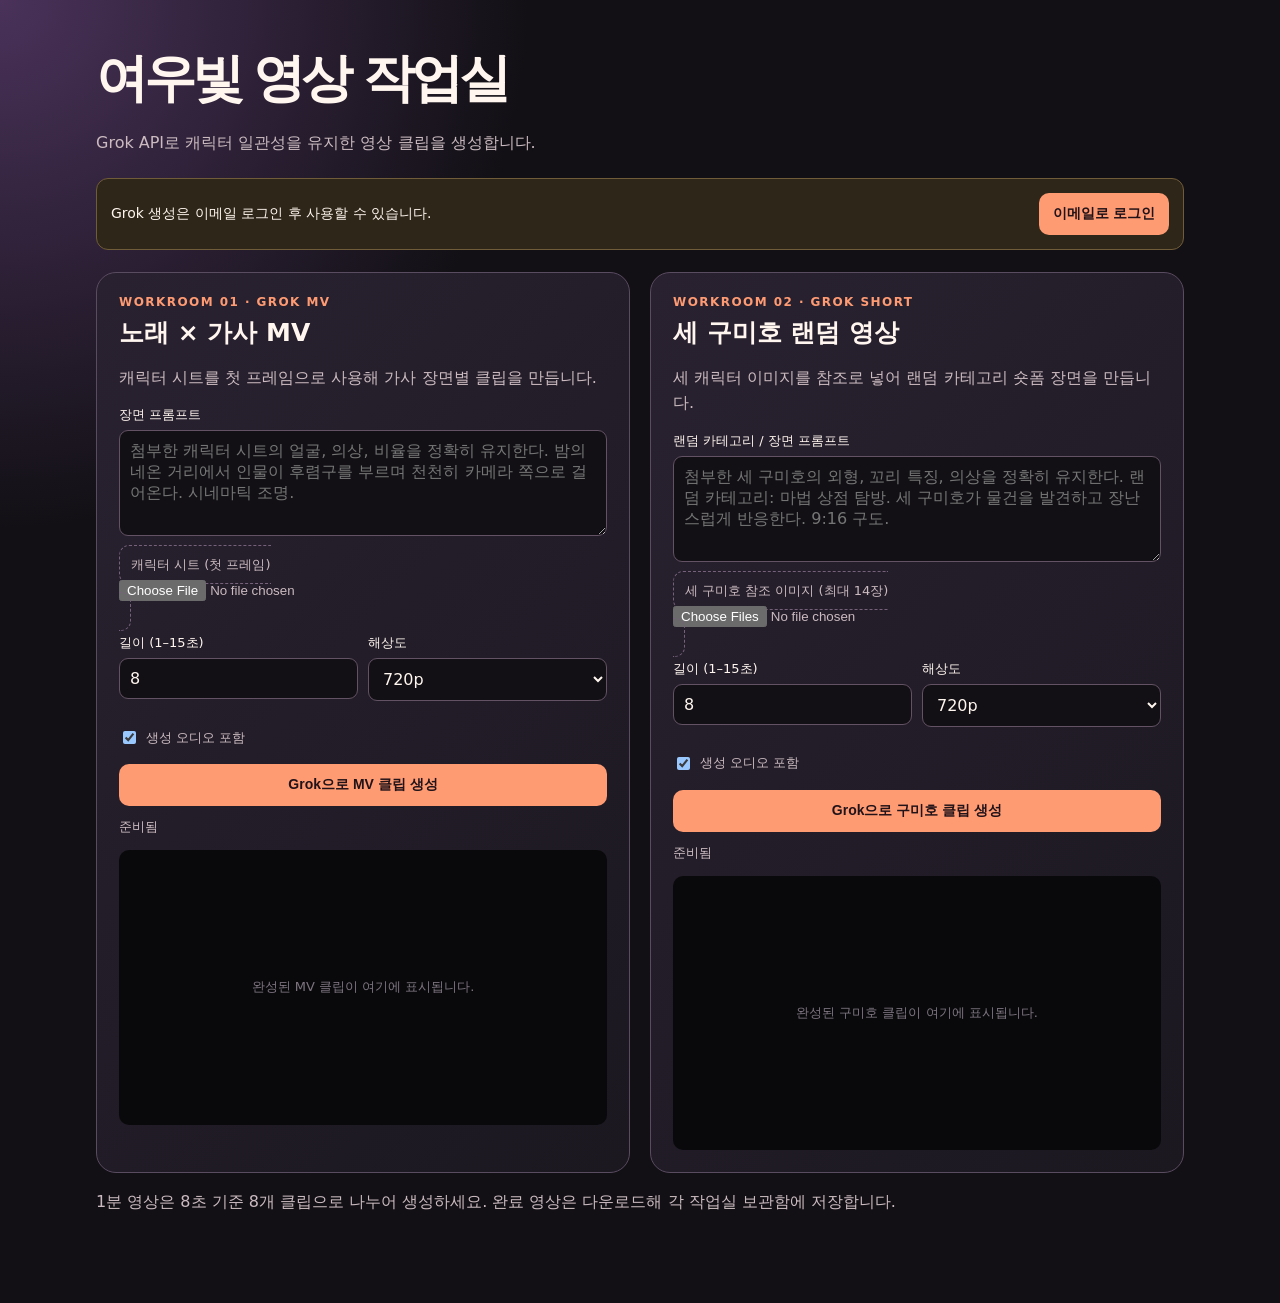
==== index.html @ e6a9c002 "Create Grok video workrooms" ====
<!doctype html><html lang="ko"><meta charset="utf-8"><meta name="viewport" content="width=device-width,initial-scale=1"><title>여우빛 · Grok 영상 작업실</title><style>
:root{color-scheme:dark;--ink:#fff6ef;--muted:#cbbbc0;--line:#594b60;--accent:#ff9b73;--ok:#8cddb1}*{box-sizing:border-box}body{margin:0;background:radial-gradient(circle at 0 0,#4a325a,transparent 33rem),#121015;color:var(--ink);font-family:"Malgun Gothic",system-ui,sans-serif}main{max-width:1120px;margin:auto;padding:44px 16px 72px}h1{font-size:clamp(30px,5vw,52px);letter-spacing:-.08em;margin:0 0 8px}.muted,.hint{color:var(--muted);line-height:1.6}.bar{margin:22px 0;padding:14px;border:1px solid #715c39;border-radius:12px;background:#2e2618;display:flex;gap:12px;align-items:center;justify-content:space-between;font-size:14px}.grid{display:grid;grid-template-columns:repeat(2,minmax(0,1fr));gap:20px}.room{background:linear-gradient(135deg,#292130,#1b1820);border:1px solid var(--line);border-radius:20px;padding:22px}.tag{font-size:12px;font-weight:bold;color:var(--accent);letter-spacing:.12em}h2{margin:7px 0;font-size:25px}.field{display:block;margin:14px 0}.field span{display:block;font-size:13px;margin-bottom:6px}textarea,select,input[type=number]{width:100%;background:#121015;color:var(--ink);border:1px solid #625263;border-radius:9px;padding:10px;font:inherit}textarea{min-height:106px;resize:vertical}.refs{border:1px dashed #76617a;border-radius:10px;padding:11px;font-size:13px;color:var(--muted)}.refs input{display:block;width:100%;margin-top:6px}.options{display:grid;grid-template-columns:1fr 1fr;gap:10px}.check{font-size:13px;color:var(--muted);display:flex;gap:7px;align-items:center;margin-top:13px}button{border:0;border-radius:10px;padding:12px 14px;background:var(--accent);color:#221319;font-weight:800;font-size:14px;cursor:pointer;width:100%;margin-top:17px}.bar button{width:auto;margin:0}.room button{width:100%}button:disabled{opacity:.5;cursor:wait}.status{min-height:20px;margin:12px 0;color:var(--muted);font-size:13px}.done{color:var(--ok)}.preview{aspect-ratio:16/9;display:grid;place-items:center;background:#09090b;border-radius:10px;overflow:hidden;color:#7d7480;font-size:13px}.preview video{width:100%;height:100%;object-fit:contain}.preview a{display:block;color:var(--accent);margin:6px}@media(max-width:720px){.grid{grid-template-columns:1fr}.bar{align-items:flex-start;flex-direction:column}}
</style><body><main><header><h1>여우빛 영상 작업실</h1><p class="muted">Grok API로 캐릭터 일관성을 유지한 영상 클립을 생성합니다.</p></header><div class="bar"><span id="authState">Grok 생성은 이메일 로그인 후 사용할 수 있습니다.</span><button id="login">이메일로 로그인</button></div><section class="grid"><article class="room" data-room="mv"><div class="tag">WORKROOM 01 · GROK MV</div><h2>노래 × 가사 MV</h2><p class="muted">캐릭터 시트를 첫 프레임으로 사용해 가사 장면별 클립을 만듭니다.</p><label class="field"><span>장면 프롬프트</span><textarea placeholder="첨부한 캐릭터 시트의 얼굴, 의상, 비율을 정확히 유지한다. 밤의 네온 거리에서 인물이 후렴구를 부르며 천천히 카메라 쪽으로 걸어온다. 시네마틱 조명."></textarea></label><label class="refs">캐릭터 시트 (첫 프레임)<input class="image" type="file" accept="image/*"></label><div class="options"><label class="field"><span>길이 (1–15초)</span><input class="duration" type="number" min="1" max="15" value="8"></label><label class="field"><span>해상도</span><select class="resolution"><option value="720p">720p</option><option value="480p">480p</option><option value="1080p">1080p</option></select></label></div><label class="check"><input class="audio" type="checkbox" checked> 생성 오디오 포함</label><button>Grok으로 MV 클립 생성</button><div class="status">준비됨</div><div class="preview">완성된 MV 클립이 여기에 표시됩니다.</div></article><article class="room" data-room="fox"><div class="tag">WORKROOM 02 · GROK SHORT</div><h2>세 구미호 랜덤 영상</h2><p class="muted">세 캐릭터 이미지를 참조로 넣어 랜덤 카테고리 숏폼 장면을 만듭니다.</p><label class="field"><span>랜덤 카테고리 / 장면 프롬프트</span><textarea placeholder="첨부한 세 구미호의 외형, 꼬리 특징, 의상을 정확히 유지한다. 랜덤 카테고리: 마법 상점 탐방. 세 구미호가 물건을 발견하고 장난스럽게 반응한다. 9:16 구도."></textarea></label><label class="refs">세 구미호 참조 이미지 (최대 14장)<input class="references" type="file" accept="image/*" multiple></label><div class="options"><label class="field"><span>길이 (1–15초)</span><input class="duration" type="number" min="1" max="15" value="8"></label><label class="field"><span>해상도</span><select class="resolution"><option value="720p">720p</option><option value="480p">480p</option><option value="1080p">1080p</option></select></label></div><label class="check"><input class="audio" type="checkbox" checked> 생성 오디오 포함</label><button>Grok으로 구미호 클립 생성</button><div class="status">준비됨</div><div class="preview">완성된 구미호 클립이 여기에 표시됩니다.</div></article></section><p class="hint">1분 영상은 8초 기준 8개 클립으로 나누어 생성하세요. 완료 영상은 다운로드해 각 작업실 보관함에 저장합니다.</p></main><script type="module">
import{createClient}from 'https://esm.sh/@supabase/supabase-js@2';const U='https://lcqjvijwuknfqflghcic.supabase.co',K='sb_publishable_kDEYQs3fkY0FiRDE57F_UA_HtUDSFqB',E=U+'/functions/v1/grok-video',sb=createClient(U,K),state=document.querySelector('#authState'),login=document.querySelector('#login');
const getSession=async()=>{return(await sb.auth.getSession()).data.session};async function refresh(){const s=await getSession();state.textContent=s?'로그인됨 · '+s.user.email:'Grok 생성은 이메일 로그인 후 사용할 수 있습니다.';login.textContent=s?'로그아웃':'이메일로 로그인'}refresh();login.onclick=async()=>{const s=await getSession();if(s){await sb.auth.signOut();return refresh()}const email=prompt('Supabase에 등록된 이메일 주소를 입력하세요.');if(!email)return;const{error}=await sb.auth.signInWithOtp({email,options:{emailRedirectTo:location.href}});alert(error?error.message:'로그인 링크를 이메일로 보냈습니다. 링크를 연 뒤 이 페이지로 돌아오세요.')};
const data=f=>new Promise((ok,no)=>{const r=new FileReader;r.onload=()=>ok(r.result);r.onerror=no;r.readAsDataURL(f)});async function call(body){const s=await getSession();if(!s)throw Error('먼저 이메일로 로그인하세요.');const r=await fetch(E,{method:'POST',headers:{'Content-Type':'application/json',Authorization:'Bearer '+s.access_token,apikey:K},body:JSON.stringify(body)}),j=await r.json();if(!r.ok)throw Error(j.error?.message||j.error||'Grok 요청 실패');return j}
document.querySelectorAll('.room').forEach(room=>{const q=s=>room.querySelector(s),b=q('button'),out=q('.status'),box=q('.preview');b.onclick=async()=>{try{let prompt=q('textarea').value.trim();if(!prompt)throw Error('장면 프롬프트를 입력하세요.');b.disabled=true;out.className='status';out.textContent='Grok에 생성 요청을 보내고 있습니다…';const image=q('.image')?.files[0],refs=[...(q('.references')?.files||[])];if(!image&&!refs.length){prompt+=room.dataset.room==='mv'?'\n새로운 한국 애니메이션 MV 주인공을 만든다: 20대의 은빛 단발 여성 보컬, 별 모양 귀걸이와 검은 재킷, 매력적인 표정. 모든 장면에서 이 외형을 유지한다.':'\n새로운 세 구미호 팀을 만든다: 리더는 흰 머리와 금빛 꼬리 장식, 장난꾸러기는 분홍 머리와 보라 꼬리, 해결사는 검은 머리와 푸른 꼬리. 세 캐릭터의 외형과 의상을 장면 내내 유지한다.'}const body={prompt,duration:+q('.duration').value,resolution:q('.resolution').value,audio:q('.audio').checked,aspectRatio:room.dataset.room==='fox'?'9:16':'16:9'};if(image)body.image=await data(image);if(refs.length)body.referenceImages=await Promise.all(refs.slice(0,14).map(data));const job=await call(body);if(!job.request_id)throw Error('Grok 요청 ID를 받지 못했습니다.');out.textContent='Grok이 영상을 만들고 있습니다…';const timer=setInterval(async()=>{try{const j=await call({action:'status',requestId:job.request_id});if(j.status==='done'){clearInterval(timer);out.className='status done';out.textContent='완료 · 미리보거나 내려받으세요.';box.innerHTML='<video controls autoplay playsinline src="'+j.video.url+'"></video><a download href="'+j.video.url+'">MP4 다운로드</a>';b.disabled=false}else if(j.status==='failed'){clearInterval(timer);throw Error(j.error?.message||'영상 생성 실패')}}catch(e){clearInterval(timer);out.textContent='오류: '+e.message;b.disabled=false}},5000)}catch(e){out.textContent='오류: '+e.message;b.disabled=false}}});
</script>
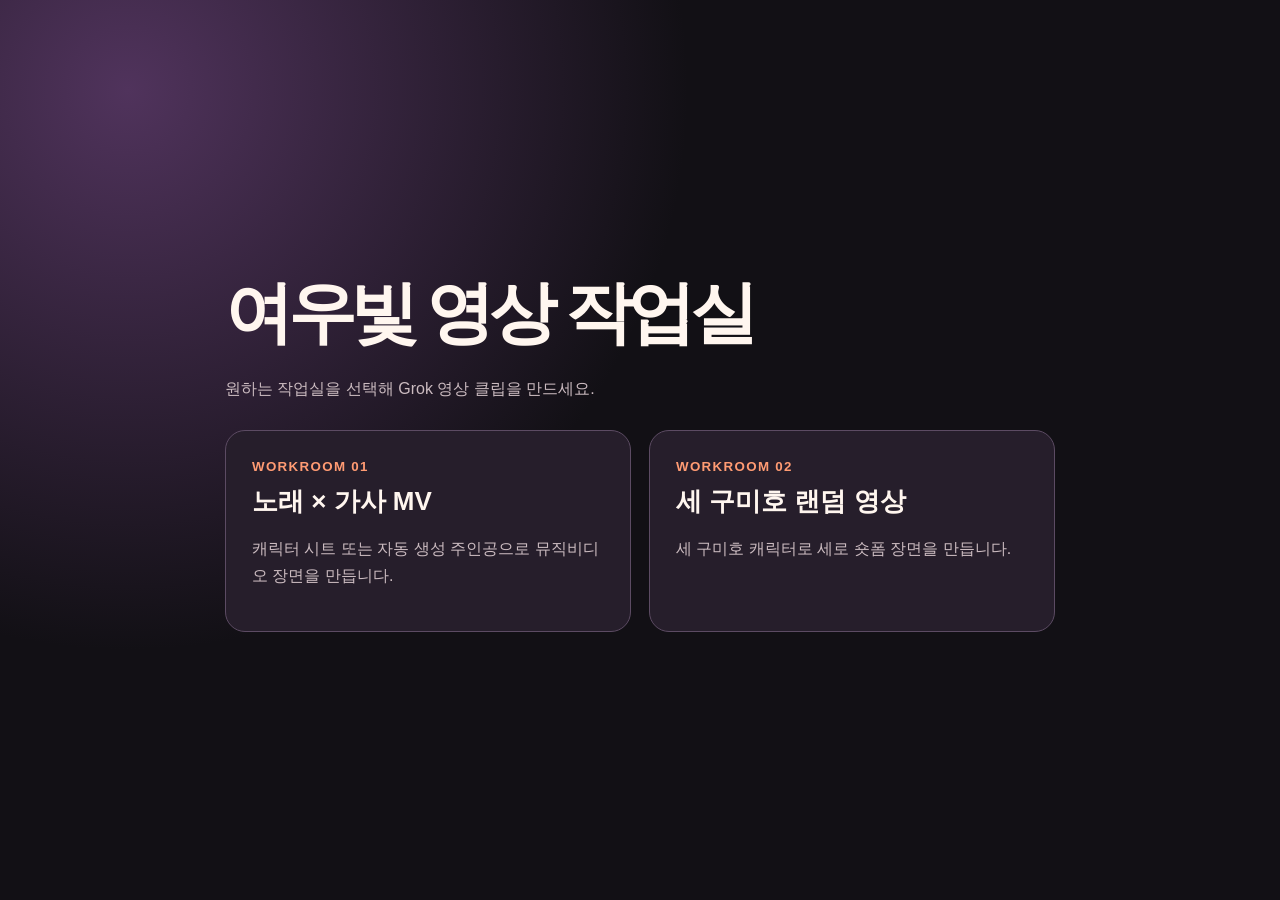
==== commit 3a09460f: "Split automatic video workrooms" ====
--- a/index.html
+++ b/index.html
@@ -1,8 +1 @@
-<!doctype html><html lang="ko"><meta charset="utf-8"><meta name="viewport" content="width=device-width,initial-scale=1"><title>여우빛 · Grok 영상 작업실</title><style>
-:root{color-scheme:dark;--ink:#fff6ef;--muted:#cbbbc0;--line:#594b60;--accent:#ff9b73;--ok:#8cddb1}*{box-sizing:border-box}body{margin:0;background:radial-gradient(circle at 0 0,#4a325a,transparent 33rem),#121015;color:var(--ink);font-family:"Malgun Gothic",system-ui,sans-serif}main{max-width:1120px;margin:auto;padding:44px 16px 72px}h1{font-size:clamp(30px,5vw,52px);letter-spacing:-.08em;margin:0 0 8px}.muted,.hint{color:var(--muted);line-height:1.6}.bar{margin:22px 0;padding:14px;border:1px solid #715c39;border-radius:12px;background:#2e2618;display:flex;gap:12px;align-items:center;justify-content:space-between;font-size:14px}.grid{display:grid;grid-template-columns:repeat(2,minmax(0,1fr));gap:20px}.room{background:linear-gradient(135deg,#292130,#1b1820);border:1px solid var(--line);border-radius:20px;padding:22px}.tag{font-size:12px;font-weight:bold;color:var(--accent);letter-spacing:.12em}h2{margin:7px 0;font-size:25px}.field{display:block;margin:14px 0}.field span{display:block;font-size:13px;margin-bottom:6px}textarea,select,input[type=number]{width:100%;background:#121015;color:var(--ink);border:1px solid #625263;border-radius:9px;padding:10px;font:inherit}textarea{min-height:106px;resize:vertical}.refs{border:1px dashed #76617a;border-radius:10px;padding:11px;font-size:13px;color:var(--muted)}.refs input{display:block;width:100%;margin-top:6px}.options{display:grid;grid-template-columns:1fr 1fr;gap:10px}.check{font-size:13px;color:var(--muted);display:flex;gap:7px;align-items:center;margin-top:13px}button{border:0;border-radius:10px;padding:12px 14px;background:var(--accent);color:#221319;font-weight:800;font-size:14px;cursor:pointer;width:100%;margin-top:17px}.bar button{width:auto;margin:0}.room button{width:100%}button:disabled{opacity:.5;cursor:wait}.status{min-height:20px;margin:12px 0;color:var(--muted);font-size:13px}.done{color:var(--ok)}.preview{aspect-ratio:16/9;display:grid;place-items:center;background:#09090b;border-radius:10px;overflow:hidden;color:#7d7480;font-size:13px}.preview video{width:100%;height:100%;object-fit:contain}.preview a{display:block;color:var(--accent);margin:6px}@media(max-width:720px){.grid{grid-template-columns:1fr}.bar{align-items:flex-start;flex-direction:column}}
-</style><body><main><header><h1>여우빛 영상 작업실</h1><p class="muted">Grok API로 캐릭터 일관성을 유지한 영상 클립을 생성합니다.</p></header><div class="bar"><span id="authState">Grok 생성은 이메일 로그인 후 사용할 수 있습니다.</span><button id="login">이메일로 로그인</button></div><section class="grid"><article class="room" data-room="mv"><div class="tag">WORKROOM 01 · GROK MV</div><h2>노래 × 가사 MV</h2><p class="muted">캐릭터 시트를 첫 프레임으로 사용해 가사 장면별 클립을 만듭니다.</p><label class="field"><span>장면 프롬프트</span><textarea placeholder="첨부한 캐릭터 시트의 얼굴, 의상, 비율을 정확히 유지한다. 밤의 네온 거리에서 인물이 후렴구를 부르며 천천히 카메라 쪽으로 걸어온다. 시네마틱 조명."></textarea></label><label class="refs">캐릭터 시트 (첫 프레임)<input class="image" type="file" accept="image/*"></label><div class="options"><label class="field"><span>길이 (1–15초)</span><input class="duration" type="number" min="1" max="15" value="8"></label><label class="field"><span>해상도</span><select class="resolution"><option value="720p">720p</option><option value="480p">480p</option><option value="1080p">1080p</option></select></label></div><label class="check"><input class="audio" type="checkbox" checked> 생성 오디오 포함</label><button>Grok으로 MV 클립 생성</button><div class="status">준비됨</div><div class="preview">완성된 MV 클립이 여기에 표시됩니다.</div></article><article class="room" data-room="fox"><div class="tag">WORKROOM 02 · GROK SHORT</div><h2>세 구미호 랜덤 영상</h2><p class="muted">세 캐릭터 이미지를 참조로 넣어 랜덤 카테고리 숏폼 장면을 만듭니다.</p><label class="field"><span>랜덤 카테고리 / 장면 프롬프트</span><textarea placeholder="첨부한 세 구미호의 외형, 꼬리 특징, 의상을 정확히 유지한다. 랜덤 카테고리: 마법 상점 탐방. 세 구미호가 물건을 발견하고 장난스럽게 반응한다. 9:16 구도."></textarea></label><label class="refs">세 구미호 참조 이미지 (최대 14장)<input class="references" type="file" accept="image/*" multiple></label><div class="options"><label class="field"><span>길이 (1–15초)</span><input class="duration" type="number" min="1" max="15" value="8"></label><label class="field"><span>해상도</span><select class="resolution"><option value="720p">720p</option><option value="480p">480p</option><option value="1080p">1080p</option></select></label></div><label class="check"><input class="audio" type="checkbox" checked> 생성 오디오 포함</label><button>Grok으로 구미호 클립 생성</button><div class="status">준비됨</div><div class="preview">완성된 구미호 클립이 여기에 표시됩니다.</div></article></section><p class="hint">1분 영상은 8초 기준 8개 클립으로 나누어 생성하세요. 완료 영상은 다운로드해 각 작업실 보관함에 저장합니다.</p></main><script type="module">
-import{createClient}from 'https://esm.sh/@supabase/supabase-js@2';const U='https://lcqjvijwuknfqflghcic.supabase.co',K='sb_publishable_kDEYQs3fkY0FiRDE57F_UA_HtUDSFqB',E=U+'/functions/v1/grok-video',sb=createClient(U,K),state=document.querySelector('#authState'),login=document.querySelector('#login');
-const getSession=async()=>{return(await sb.auth.getSession()).data.session};async function refresh(){const s=await getSession();state.textContent=s?'로그인됨 · '+s.user.email:'Grok 생성은 이메일 로그인 후 사용할 수 있습니다.';login.textContent=s?'로그아웃':'이메일로 로그인'}refresh();login.onclick=async()=>{const s=await getSession();if(s){await sb.auth.signOut();return refresh()}const email=prompt('Supabase에 등록된 이메일 주소를 입력하세요.');if(!email)return;const{error}=await sb.auth.signInWithOtp({email,options:{emailRedirectTo:location.href}});alert(error?error.message:'로그인 링크를 이메일로 보냈습니다. 링크를 연 뒤 이 페이지로 돌아오세요.')};
-const data=f=>new Promise((ok,no)=>{const r=new FileReader;r.onload=()=>ok(r.result);r.onerror=no;r.readAsDataURL(f)});async function call(body){const s=await getSession();if(!s)throw Error('먼저 이메일로 로그인하세요.');const r=await fetch(E,{method:'POST',headers:{'Content-Type':'application/json',Authorization:'Bearer '+s.access_token,apikey:K},body:JSON.stringify(body)}),j=await r.json();if(!r.ok)throw Error(j.error?.message||j.error||'Grok 요청 실패');return j}
-document.querySelectorAll('.room').forEach(room=>{const q=s=>room.querySelector(s),b=q('button'),out=q('.status'),box=q('.preview');b.onclick=async()=>{try{let prompt=q('textarea').value.trim();if(!prompt)throw Error('장면 프롬프트를 입력하세요.');b.disabled=true;out.className='status';out.textContent='Grok에 생성 요청을 보내고 있습니다…';const image=q('.image')?.files[0],refs=[...(q('.references')?.files||[])];if(!image&&!refs.length){prompt+=room.dataset.room==='mv'?'\n새로운 한국 애니메이션 MV 주인공을 만든다: 20대의 은빛 단발 여성 보컬, 별 모양 귀걸이와 검은 재킷, 매력적인 표정. 모든 장면에서 이 외형을 유지한다.':'\n새로운 세 구미호 팀을 만든다: 리더는 흰 머리와 금빛 꼬리 장식, 장난꾸러기는 분홍 머리와 보라 꼬리, 해결사는 검은 머리와 푸른 꼬리. 세 캐릭터의 외형과 의상을 장면 내내 유지한다.'}const body={prompt,duration:+q('.duration').value,resolution:q('.resolution').value,audio:q('.audio').checked,aspectRatio:room.dataset.room==='fox'?'9:16':'16:9'};if(image)body.image=await data(image);if(refs.length)body.referenceImages=await Promise.all(refs.slice(0,14).map(data));const job=await call(body);if(!job.request_id)throw Error('Grok 요청 ID를 받지 못했습니다.');out.textContent='Grok이 영상을 만들고 있습니다…';const timer=setInterval(async()=>{try{const j=await call({action:'status',requestId:job.request_id});if(j.status==='done'){clearInterval(timer);out.className='status done';out.textContent='완료 · 미리보거나 내려받으세요.';box.innerHTML='<video controls autoplay playsinline src="'+j.video.url+'"></video><a download href="'+j.video.url+'">MP4 다운로드</a>';b.disabled=false}else if(j.status==='failed'){clearInterval(timer);throw Error(j.error?.message||'영상 생성 실패')}}catch(e){clearInterval(timer);out.textContent='오류: '+e.message;b.disabled=false}},5000)}catch(e){out.textContent='오류: '+e.message;b.disabled=false}}});
-</script>
+<!doctype html><html lang="ko"><meta charset="utf-8"><meta name="viewport" content="width=device-width,initial-scale=1"><title>여우빛 영상 작업실</title><style>body{margin:0;min-height:100vh;display:grid;place-items:center;background:radial-gradient(circle at 10% 10%,#50335c,transparent 35rem),#121015;color:#fff6ef;font-family:"Malgun Gothic",sans-serif}main{max-width:830px;padding:28px}h1{font-size:clamp(36px,7vw,68px);letter-spacing:-.08em;margin:0}p{color:#cbbbc0;line-height:1.7}.rooms{display:grid;grid-template-columns:1fr 1fr;gap:18px;margin-top:28px}.room{display:block;text-decoration:none;color:inherit;padding:26px;border:1px solid #5c4b63;border-radius:20px;background:#261e2b}.room:hover{border-color:#ff9b73;transform:translateY(-3px)}small{color:#ff9b73;font-weight:bold;letter-spacing:.1em}h2{font-size:26px;margin:9px 0}@media(max-width:620px){.rooms{grid-template-columns:1fr}}</style><main><h1>여우빛 영상 작업실</h1><p>원하는 작업실을 선택해 Grok 영상 클립을 만드세요.</p><section class="rooms"><a class="room" href="./mv/"><small>WORKROOM 01</small><h2>노래 × 가사 MV</h2><p>캐릭터 시트 또는 자동 생성 주인공으로 뮤직비디오 장면을 만듭니다.</p></a><a class="room" href="./fox/"><small>WORKROOM 02</small><h2>세 구미호 랜덤 영상</h2><p>세 구미호 캐릭터로 세로 숏폼 장면을 만듭니다.</p></a></section></main>
